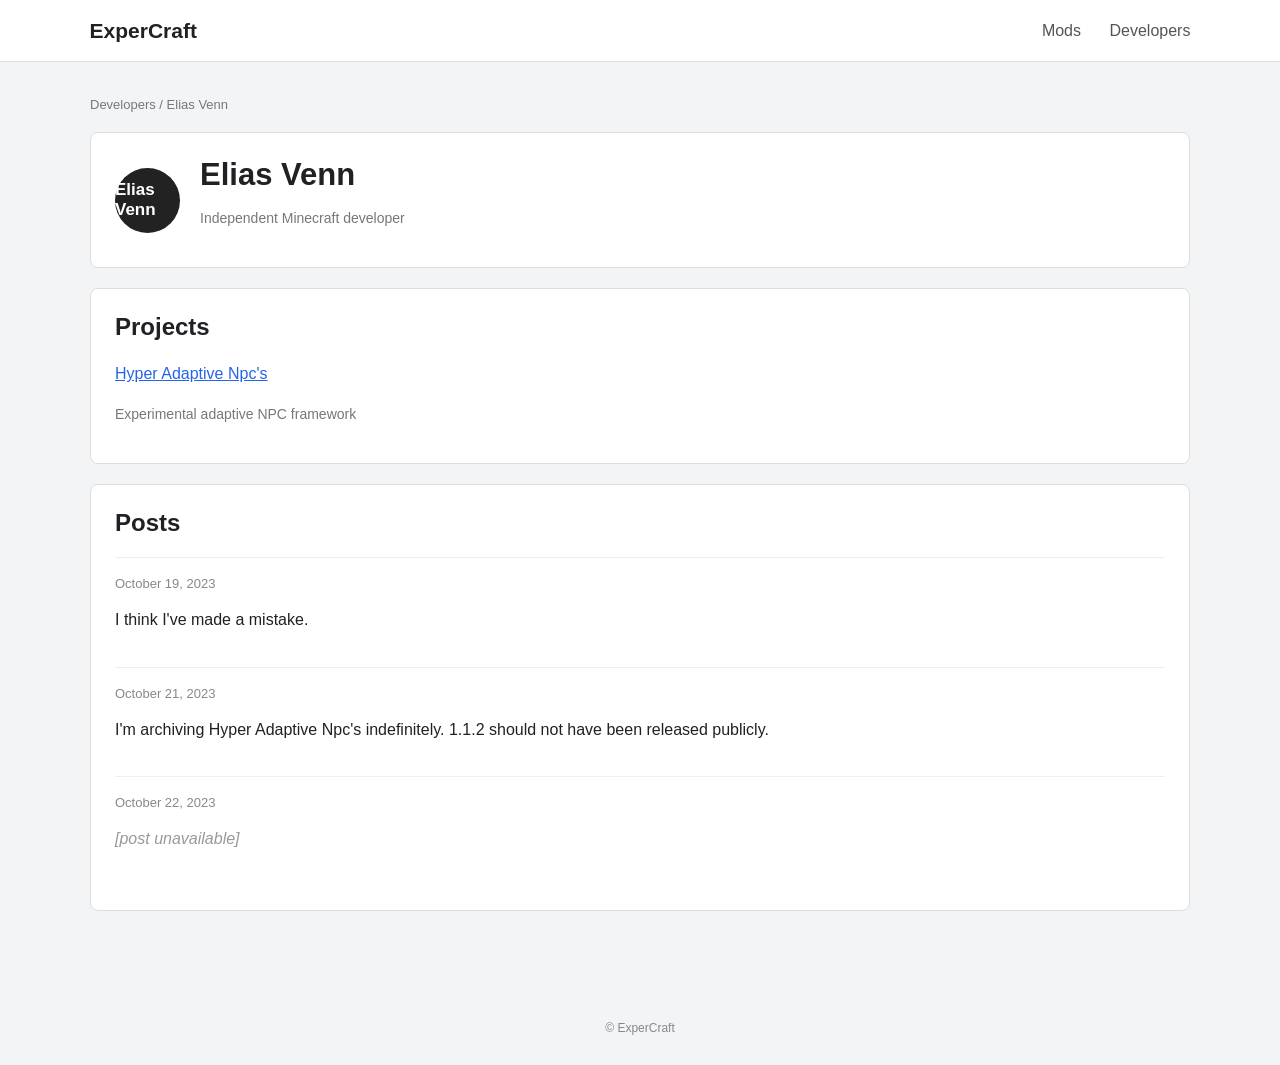
==== elias.html @ 2ab8ad13 "Add files via upload" ====
<!DOCTYPE html>
<html lang="en">
<head>
    <meta charset="UTF-8">
    <meta name="viewport" content="width=device-width, initial-scale=1.0">
    <title><span data-config="developerName"></span> — <span data-config="websiteName"></span></title>
    <link rel="stylesheet" href="style.css">
</head>
<body>
<header>
    <div class="logo" data-config="websiteName"></div>
    <nav>
        <a href="index.html">Mods</a>
        <a href="elias.html">Developers</a>
    </nav>
</header>

<main class="profile-page">
    <div class="breadcrumbs">Developers / <span data-config="developerName"></span></div>

    <section class="profile card">
        <div class="avatar" data-config="developerName"></div>
        <div>
            <h1 data-config="developerName"></h1>
            <p class="muted">Independent Minecraft developer</p>
        </div>
    </section>

    <section class="card">
        <h2>Projects</h2>
        <p><a href="index.html" data-config="modName"></a></p>
        <p class="muted">Experimental adaptive NPC framework</p>
    </section>

    <section class="card">
        <h2>Posts</h2>

        <article class="post">
            <div class="post-date">October 19, 2023</div>
            <p>I think I've made a mistake.</p>
        </article>

        <article class="post">
            <div class="post-date">October 21, 2023</div>
            <p>I'm archiving <span data-config="modName"></span> indefinitely. <span data-config="modVersion"></span> should not have been released publicly.</p>
        </article>

        <article class="post">
            <div class="post-date">October 22, 2023</div>
            <p class="redacted">[post unavailable]</p>
        </article>
    </section>
</main>

<footer id="footer"></footer>

<script src="config.js"></script>
<script src="script.js"></script>
</body>
</html>
---- style.css ----
* {
    box-sizing: border-box;
}

body {
    margin: 0;
    font-family: Arial, Helvetica, sans-serif;
    background: #f3f4f6;
    color: #202124;
}

header {
    background: #ffffff;
    border-bottom: 1px solid #ddd;
    height: 62px;
    display: flex;
    align-items: center;
    justify-content: space-between;
    padding: 0 7%;
}

.logo {
    font-size: 21px;
    font-weight: 700;
}

nav a {
    color: #555;
    text-decoration: none;
    margin-left: 24px;
}

nav a:hover,
a:hover {
    text-decoration: underline;
}

main {
    width: min(1100px, 90%);
    margin: 35px auto 80px;
}

.breadcrumbs {
    color: #777;
    font-size: 13px;
    margin-bottom: 20px;
}

.mod-header {
    background: #fff;
    border: 1px solid #ddd;
    padding: 28px;
    display: flex;
    gap: 22px;
    align-items: center;
    border-radius: 8px;
    margin-bottom: 20px;
}

.icon {
    width: 78px;
    height: 78px;
    border-radius: 12px;
    background: #222;
    color: white;
    display: grid;
    place-items: center;
    font-size: 38px;
    font-weight: bold;
}

h1 {
    margin: 0 0 7px;
    font-size: 31px;
}

h2 {
    margin-top: 0;
}

h3 {
    margin-top: 0;
}

.tagline {
    margin: 0 0 8px;
    color: #555;
}

.muted {
    color: #777;
    font-size: 14px;
}

.small {
    color: #777;
    font-size: 13px;
}

.layout {
    display: grid;
    grid-template-columns: 1fr 310px;
    gap: 20px;
}

.card {
    background: white;
    border: 1px solid #ddd;
    border-radius: 8px;
    padding: 24px;
    margin-bottom: 20px;
}

.card p,
.card li {
    line-height: 1.6;
}

.card a {
    color: #2563eb;
}

.version {
    display: flex;
    align-items: center;
    gap: 8px;
    flex-wrap: wrap;
}

.pill {
    background: #eee;
    border-radius: 20px;
    padding: 4px 9px;
    font-size: 12px;
}

button {
    background: #222;
    color: #fff;
    border: 0;
    border-radius: 5px;
    padding: 11px 18px;
    cursor: pointer;
}

button:hover {
    opacity: .85;
}

.info-row {
    display: flex;
    justify-content: space-between;
    padding: 9px 0;
    border-bottom: 1px solid #eee;
}

.info-row:last-child {
    border-bottom: 0;
}

.subtle {
    background: #fafafa;
}

.arg-clue {
    border-color: #bbb;
}

code {
    background: #eee;
    padding: 3px 6px;
    border-radius: 3px;
}

.comment {
    border-top: 1px solid #eee;
    padding: 16px 0;
}

.comment:first-of-type {
    border-top: 0;
}

.comment strong {
    margin-right: 8px;
}

.developer-comment {
    background: #fafafa;
    margin: 0 -24px;
    padding: 16px 24px;
}

.profile {
    display: flex;
    align-items: center;
    gap: 20px;
}

.avatar {
    width: 65px;
    height: 65px;
    border-radius: 50%;
    background: #222;
    color: #fff;
    display: grid;
    place-items: center;
    font-weight: bold;
    font-size: 17px;
}

.post {
    border-top: 1px solid #eee;
    padding: 18px 0;
}

.post-date {
    color: #888;
    font-size: 13px;
    margin-bottom: 8px;
}

.redacted {
    color: #999;
    font-style: italic;
}

footer {
    text-align: center;
    color: #888;
    font-size: 12px;
    padding: 30px;
}

@media (max-width: 750px) {
    .layout {
        grid-template-columns: 1fr;
    }

    header {
        padding: 0 5%;
    }

    nav a {
        margin-left: 10px;
    }
}
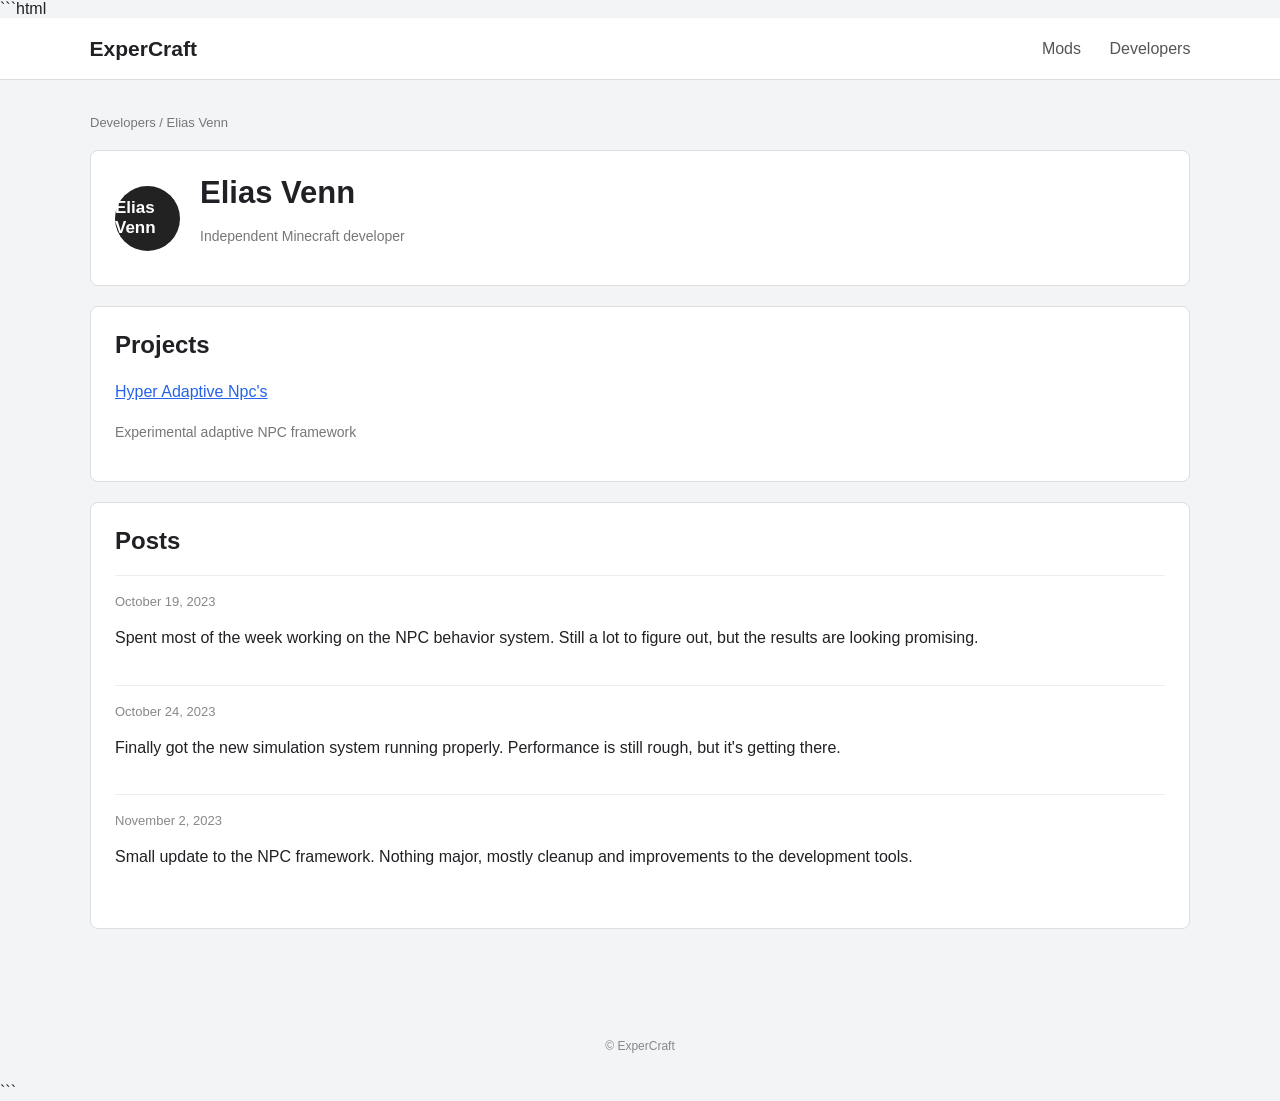
==== commit c85215c8: "Update elias.html" ====
--- a/elias.html
+++ b/elias.html
@@ -1,3 +1,4 @@
+```html
 <!DOCTYPE html>
 <html lang="en">
 <head>
@@ -37,17 +38,17 @@
 
         <article class="post">
             <div class="post-date">October 19, 2023</div>
-            <p>I think I've made a mistake.</p>
+            <p>Spent most of the week working on the NPC behavior system. Still a lot to figure out, but the results are looking promising.</p>
         </article>
 
         <article class="post">
-            <div class="post-date">October 21, 2023</div>
-            <p>I'm archiving <span data-config="modName"></span> indefinitely. <span data-config="modVersion"></span> should not have been released publicly.</p>
+            <div class="post-date">October 24, 2023</div>
+            <p>Finally got the new simulation system running properly. Performance is still rough, but it's getting there.</p>
         </article>
 
         <article class="post">
-            <div class="post-date">October 22, 2023</div>
-            <p class="redacted">[post unavailable]</p>
+            <div class="post-date">November 2, 2023</div>
+            <p>Small update to the NPC framework. Nothing major, mostly cleanup and improvements to the development tools.</p>
         </article>
     </section>
 </main>
@@ -58,3 +59,4 @@
 <script src="script.js"></script>
 </body>
 </html>
+```
